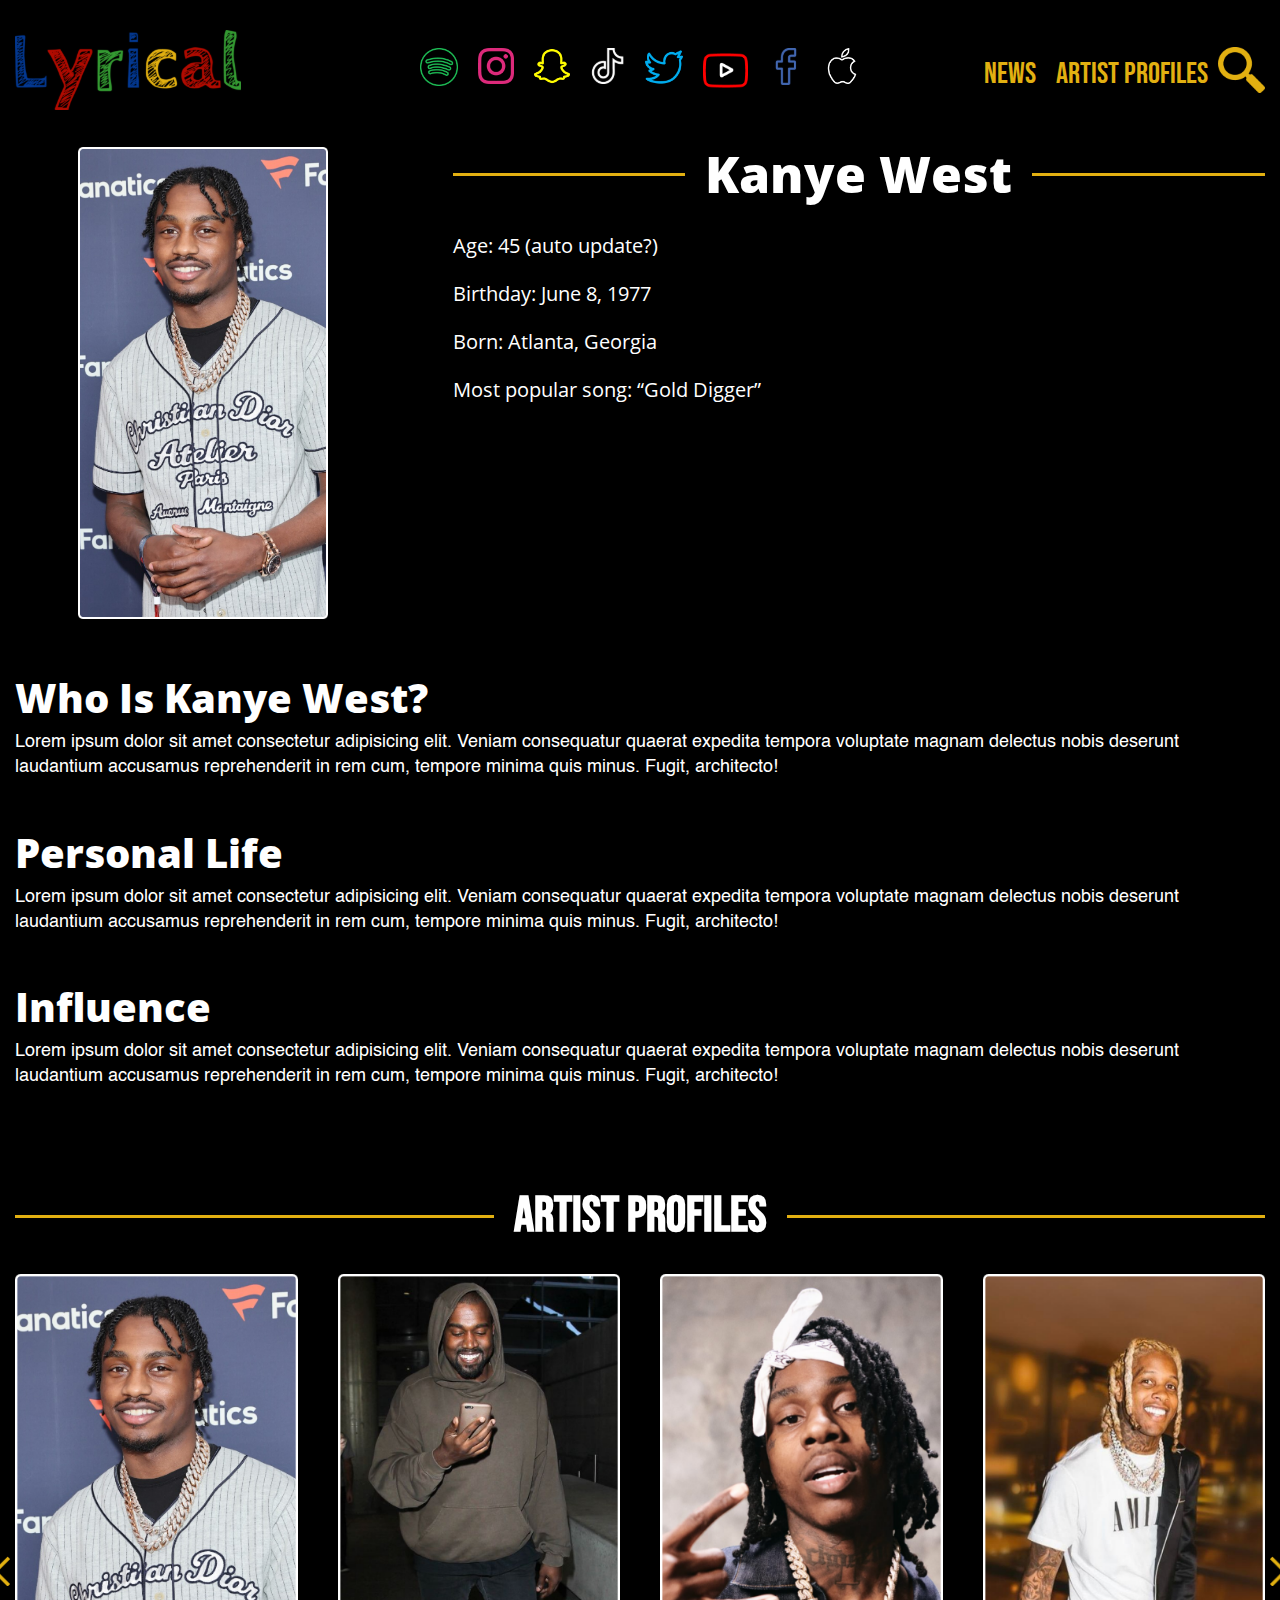
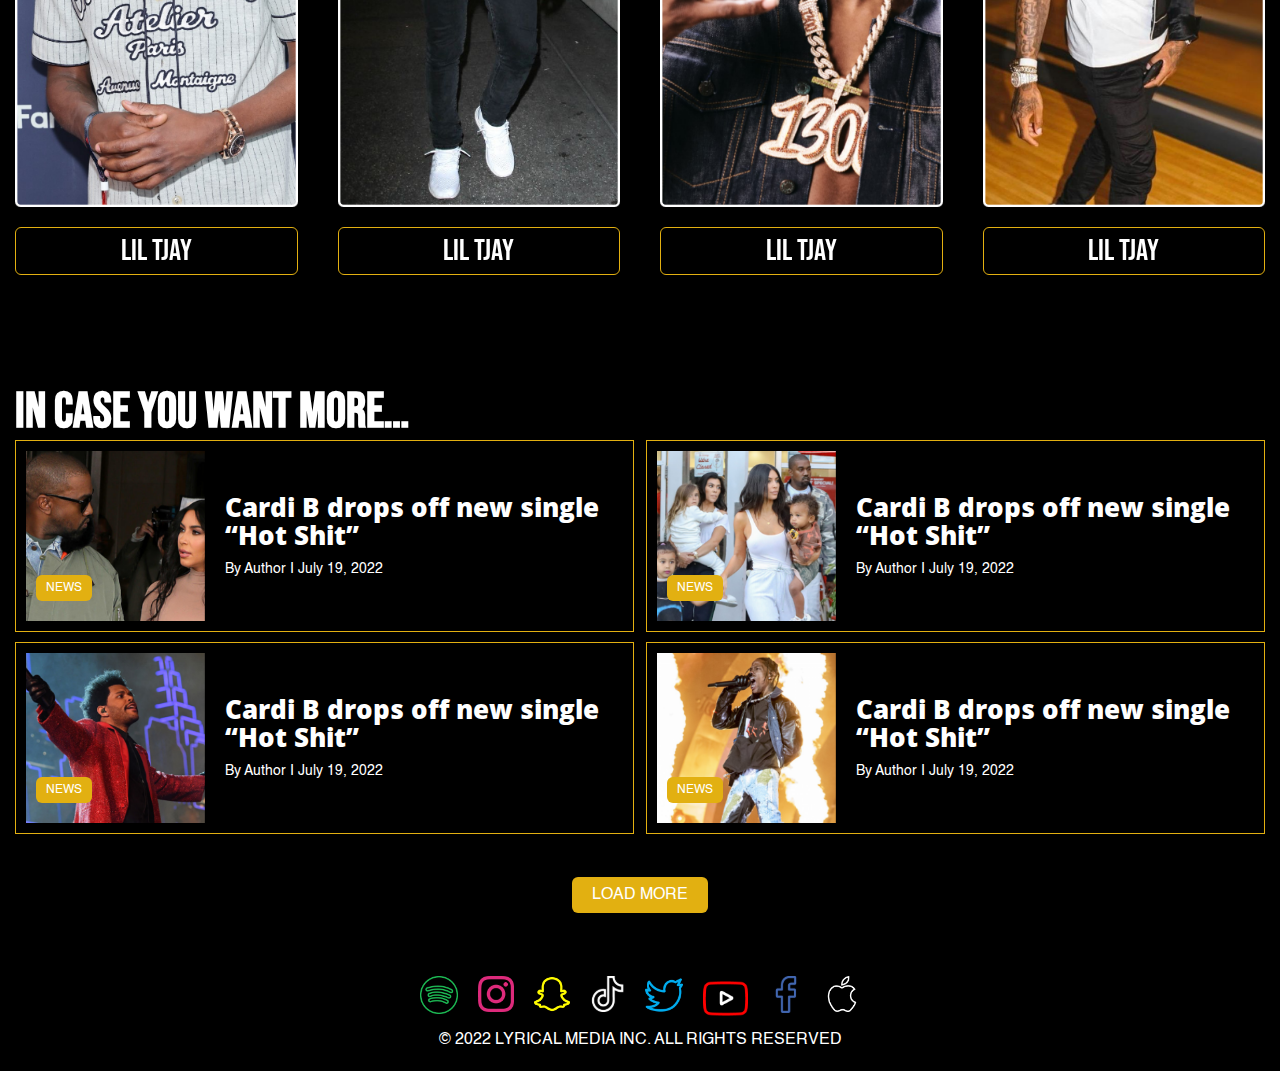
==== artist-profile.html @ 514c60c0 "Other Pages" ====
<!DOCTYPE html>
<html lang="en">
<head>
    <meta charset="UTF-8">
    <meta http-equiv="X-UA-Compatible" content="IE=edge">
    <meta name="viewport" content="width=device-width, initial-scale=1.0">
    <title>Artist Profile - Lyrical</title>

    <!-- Owl Carousel -->
    <link rel="stylesheet" href="https://cdnjs.cloudflare.com/ajax/libs/OwlCarousel2/2.3.4/assets/owl.carousel.min.css">
    <link rel="stylesheet" href="https://cdnjs.cloudflare.com/ajax/libs/OwlCarousel2/2.3.4/assets/owl.theme.default.css">

    <link rel="stylesheet" href="./assets/css/style.css">
</head>
<body>
    
    <!-- Site Header -->
    <header class="site--header">
        <div class="site--container">
            <div class="header--content flex space-between items-center">
                <div class="hamButton">
                    <button class="">
                    <span></span>
                    <span></span>
                    <span></span>
                    </button>
                </div>
                <div class="header--logo">
                    <img src="./assets/img/logo.svg" alt="">
                </div>
                <div class="header--icon">
                    <ul class="social--icon flex">
                        <li>
                            <a href="">
                                <img src="./assets/img/spotify.svg" alt="">
                            </a>
                        </li>
                        <li>
                            <a href="">
                                <img src="./assets/img/instagram.svg" alt="">
                            </a>
                        </li>
                        <li>
                            <a href="">
                                <img src="./assets/img/snapchat.svg" alt="">
                            </a>
                        </li>
                        <li>
                            <a href="">
                                <img src="./assets/img/tik-tok.svg" alt="">
                            </a>
                        </li>
                        <li>
                            <a href="">
                                <img src="./assets/img/twitter.svg" alt="">
                            </a>
                        </li>
                        <li>
                            <a href="">
                                <img src="./assets/img/youtube.svg" alt="">
                            </a>
                        </li>
                        <li>
                            <a href="">
                                <img src="./assets/img/facebook.svg" alt="">
                            </a>
                        </li>
                        <li>
                            <a href="">
                                <img src=".//assets/img/apple.svg" alt="">
                            </a>
                        </li>
                    </ul>
                </div>
                <div class="header--menu flex items-center">
                    <nav class="header--menu_nav">
                        <ul class="main--menu flex">
                            <li>
                                <a href="">News</a>
                            </li>
                            <li>
                                <a href="">ARTIST PROFILES</a>
                            </li>
                        </ul>
                    </nav>
                    <div class="search--icon">
                        <img src="./assets/img/magnifying-glass-search.svg" alt="">
                    </div>
                </div>
            </div>
        </div>
    </header>

    <main>

        <!-- Profile Section -->
        <section class="profile--section">
            <div class="site--container">
                <div class="profile--content">

                    <div class="single--artist flex space-between">
                        <div class="artist--img">
                            <img src="./assets/img/ap-1.png" alt="">
                        </div>
                        <div class="artist--bio">
                            <div class="border--title">
                                <h1>Kanye West</h1>
                            </div>
                            <ul class="bio--list">
                                <li>Age: 45 (auto update?)</li>
                                <li>Birthday: June 8, 1977</li>
                                <li>Born: Atlanta, Georgia</li>
                                <li>Most popular song: “Gold Digger”</li>
                            </ul>
                        </div>
                    </div>

                    <div class="single--artistMoreInfo">
                        <h2>Who Is Kanye West?</h2>
                        <p>Lorem ipsum dolor sit amet consectetur adipisicing elit. Veniam consequatur quaerat expedita tempora voluptate magnam delectus nobis deserunt laudantium accusamus reprehenderit in rem cum, tempore minima quis minus. Fugit, architecto!</p>
                    </div>            
                    <div class="single--artistMoreInfo">
                        <h2>Personal Life</h2>
                        <p>Lorem ipsum dolor sit amet consectetur adipisicing elit. Veniam consequatur quaerat expedita tempora voluptate magnam delectus nobis deserunt laudantium accusamus reprehenderit in rem cum, tempore minima quis minus. Fugit, architecto!</p>
                    </div>            
                    <div class="single--artistMoreInfo">
                        <h2>Influence</h2>
                        <p>Lorem ipsum dolor sit amet consectetur adipisicing elit. Veniam consequatur quaerat expedita tempora voluptate magnam delectus nobis deserunt laudantium accusamus reprehenderit in rem cum, tempore minima quis minus. Fugit, architecto!</p>
                    </div>            
                </div>
            </div>
        </section>

        <!-- ARTIST PROFILES -->
        <section class="artist--profile">
            <div class="site--container">
                <div class="artist--content">
                    <div class="border--title">
                        <h1>ARTIST PROFILES</h1>
                    </div>
                    <div class="artist--slider owl-carousel owl-theme">
                        <div class="artist--slide">
                            <img src="./assets/img/ap-1.png" alt="">
                            <a href="" class="artist--link">LIL TJAY</a>
                        </div>
                        <div class="artist--slide">
                            <img src="./assets/img/ap-2.png" alt="">
                            <a href="" class="artist--link">LIL TJAY</a>
                        </div>
                        <div class="artist--slide">
                            <img src="./assets/img/ap-3.png" alt="">
                            <a href="" class="artist--link">LIL TJAY</a>
                        </div>
                        <div class="artist--slide">
                            <img src="./assets/img/ap-4.png" alt="">
                            <a href="" class="artist--link">LIL TJAY</a>
                        </div>
                        <div class="artist--slide">
                            <img src="./assets/img/ap-1.png" alt="">
                            <a href="" class="artist--link">LIL TJAY</a>
                        </div>
                    </div>
                </div>
            </div>
        </section>

        <!-- IN CASE YOU WANT MORE… -->
        <section class="case--section">
            <div class="site--container">
                <div class="case--content">
                    <h1>IN CASE YOU WANT MORE…</h1>
                    <div class="case--box flex space-between"> 
                        <a href="#" class="case--box_item flex space-between items-center">
                            <div class="case--img" style="background-image: url(./assets/img/c1.png);">
                                <span class="item--category">news</span>
                            </div>
                            <div class="case--info">
                                <h4 class="case--info_title">Cardi B drops off new single “Hot Shit”</h4>
                                <p class="case--info_date">By Author I July 19, 2022</p>
                            </div>
                        </a>
                        <a href="#" class="case--box_item flex space-between items-center">
                            <div class="case--img" style="background-image: url(./assets/img/c2.png);">
                                <span class="item--category">news</span>
                            </div>
                            <div class="case--info">
                                <h4 class="case--info_title">Cardi B drops off new single “Hot Shit”</h4>
                                <p class="case--info_date">By Author I July 19, 2022</p>
                            </div>
                        </a>
                        <a href="#" class="case--box_item flex space-between items-center">
                            <div class="case--img" style="background-image: url(./assets/img/c3.png);">
                                <span class="item--category">news</span>
                            </div>
                            <div class="case--info">
                                <h4 class="case--info_title">Cardi B drops off new single “Hot Shit”</h4>
                                <p class="case--info_date">By Author I July 19, 2022</p>
                            </div>
                        </a>
                        <a href="#" class="case--box_item flex space-between items-center">
                            <div class="case--img" style="background-image: url(./assets/img/c4.png);">
                                <span class="item--category">news</span>
                            </div>
                            <div class="case--info">
                                <h4 class="case--info_title">Cardi B drops off new single “Hot Shit”</h4>
                                <p class="case--info_date">By Author I July 19, 2022</p>
                            </div>
                        </a>
                    </div>

                    <div class="load--more text-center">
                        <a href="" class="site--btn">Load More</a>
                    </div>
                </div>
            </div>
        </section>

    </main>

    <footer class="site--footer">
        <div class="site--container">
            <div class="footer--content text-center">
                <ul class="social--icon flex justify-center">
                    <li>
                        <a href="">
                            <img src="./assets/img/spotify.svg" alt="">
                        </a>
                    </li>
                    <li>
                        <a href="">
                            <img src="./assets/img/instagram.svg" alt="">
                        </a>
                    </li>
                    <li>
                        <a href="">
                            <img src="./assets/img/snapchat.svg" alt="">
                        </a>
                    </li>
                    <li>
                        <a href="">
                            <img src="./assets/img/tik-tok.svg" alt="">
                        </a>
                    </li>
                    <li>
                        <a href="">
                            <img src="./assets/img/twitter.svg" alt="">
                        </a>
                    </li>
                    <li>
                        <a href="">
                            <img src="./assets/img/youtube.svg" alt="">
                        </a>
                    </li>
                    <li>
                        <a href="">
                            <img src="./assets/img/facebook.svg" alt="">
                        </a>
                    </li>
                    <li>
                        <a href="">
                            <img src=".//assets/img/apple.svg" alt="">
                        </a>
                    </li>
                </ul>
                <p class="copyright--text">© 2022 LYRICAL MEDIA INC. ALL RIGHTS RESERVED</p>
            </div>
        </div>
    </footer>
    
    <script src="https://code.jquery.com/jquery-3.6.0.min.js"></script>

    <!-- Owl Carousel JS -->
    <script src="https://cdnjs.cloudflare.com/ajax/libs/OwlCarousel2/2.3.4/owl.carousel.min.js"></script>

    <script src="./assets/js/script.js"></script>

</body>
</html>
---- assets/css/style.css ----
/******************************* 
        Custom Font
*******************************/

@font-face {
    font-family: 'Bebasneue-regular';
    src: url(../fonts/BebasNeue-Regular.ttf);
}
@font-face {
    font-family: 'Helvetica';
    src: url(../fonts/Helvetica.ttf);
}
@font-face {
    font-family: 'Helvetica-Bold';
    src: url(../fonts/Helvetica-Bold.ttf);
}
@font-face {
    font-family: 'open-sans';
    src: url(../fonts/open-sans-regular.ttf);
}
@font-face {
    font-family: 'open-sans-bold';
    src: url(../fonts/open-sans-bold.ttf);
}
@font-face {
    font-family: 'open-sans-extrabold';
    src: url(../fonts/open-sans-extrabold.ttf);
}



/******************************* 
            Reset
*******************************/

*,*::before,*::after{
	box-sizing:border-box;
}
html,body,div,dl,dt,dd,ul,ol,li,h1,h2,h3,h4,h5,h6,
pre,form,fieldset,input,textarea,p,blockquote,th,td,
header,footer,aside,nav,article,figure,figcaption{
	margin:0;
	padding:0;
}
fieldset,img{
	border:0;
    max-width: 100%;
}
address,caption,cite,code,dfn,em,strong,th,var{
	font-style:normal;
	font-weight:400;
}
ol,ul{
	list-style:none;
}
caption,th{
	text-align:left;
}
h1,h2,h3,h4,h5,h6{
	font-size:100%;
}
q:before,q:after{
	content:'';
}
abbr,acronym{
	border:0;
}
a{
	text-decoration:none;
    transition: 0.3s linear;
}
a:active,a:focus,input:focus,textarea:hover,textarea:focus{
	outline:none;
} 


/******************************* 
            Variables
*******************************/


:root{

    /* Reset 1rem = 10px */
    font-size:10px;

    /* Basic colors */
    --black:#000000;
    --white:#ffffff;
    
    --yellow:#E2B011;
    --red:#C92929;
    --gray:#222222;
    

}


/******************************* 
            Globals
*******************************/

html{
    scroll-behavior: smooth;
	overflow-x: hidden;
}
body{
    font-size:1.6rem;
    font-weight:400;
    line-height:1.4;
	overflow-x: hidden;
    background-color: var(--black);
    font-family: 'Helvetica';
}
  
  
h1,h2,h3,h4,h5,h6{
    line-height:1.1;
	color:var(--white);
    font-family: 'Helvetica-Bold';
}
  
h1{
    font-size:7rem;
    font-family: 'Bebasneue-regular';
}
h2{
    font-size:6rem;
    font-family: 'Bebasneue-regular';
}
h3{
    font-size:4rem;
}
h4{
    font-size:2rem;
}
h5{
    font-size: 1.8rem;
}
h6{
    font-size: 1.6rem;
}
p,span{
    color: var(--white);
}

.flex{
    display: flex;
    flex-wrap: wrap;
}
.space-between{
    justify-content: space-between;
}
.justify-center{
    justify-content: center;
}
.justify-end{
    justify-content: flex-end;
}
.items-center{
    align-items: center;
}
.items-end{
    align-items: flex-end;
}

.full--container{
    width: 100%;
    height: 100%;
    max-width: 1440px;
    padding-left: 1.5rem;
    padding-right: 1.5rem;
    margin: auto;
}
.site--container{
    width: 100%;
    height: 100%;
    max-width: 1280px;
    padding-left: 15px;
    padding-right: 15px;
    margin: auto;
}
.text-center{
    text-align: center;
}


/*  Text Color */
.white{
    color: var(--white);
}
.black{
    color: var(--black);
}
.yellow{
    color: var(--yellow);
}

/* Site Button */
.site--btn {
    padding: 10px 20px;
    background-color: var(--yellow);
    color: var(--white);
    border-radius: 6px;
    line-height: initial;
    text-transform: uppercase;
}


/******************************* 
            Specifics
*******************************/


/* Header  */
.header--logo {
    width: 30%;
}
.header--menu {
    width: 30%;
    display: flex;
    justify-content: flex-end;
}
.header--icon {
    width: 40%;
    display: flex;
    justify-content: center;
}
.site--header {
    padding: 30px 0;
}
.social--icon li {
    margin: 0 10px;
}
.main--menu li{
    margin: 0 10px;
}
.main--menu li a{
    font-family: 'Bebasneue-regular';
    color: var(--yellow);
    font-size: 3rem;
}
/* Header End */



/* Top Main Section */
.top--main{
    padding: 50px 0;
}
.main--col {
    width: 49.5%;
}
.featured--title {
    padding-left: 15px;
    margin-bottom: 15px;
    position: relative;
}
.featured--title:before {
    content: '';
    position: absolute;
    left: 0;
    bottom: 0;
    top: 0;
    height: 100%;
    width: 3px;
    background-color: var(--yellow);
    margin: auto;
}
.trending--title {
    margin-bottom: 15px;
    position: relative;
}
.trending--title:before {
    content: '';
    position: absolute;
    bottom: 0;
    left: 0;
    right: 0;
    width: 100%;
    height: 3px;
    background-color: var(--yellow);
}



.featured--item {
    height: 410px;
    display: flex;
    align-items: flex-end;
    padding: 30px;
    background-size: cover;
    background-position: center;
}
.item--category {
    display: inline-block;
    padding: 7px 10px;
    background-color: var(--yellow);
    width: max-content;
    border-radius: 6px;
    line-height: initial;
    color: var(--white);
    margin-bottom: 10px;
    font-size: 1.2rem;
    text-transform: uppercase;
}
.trending--box_item {
    width: 49%;
    height: 200px;
    display: flex;
    align-items: flex-end;
    padding: 10px;
}
.trending--box {
    gap: 10px;
}
.featured--slider .owl-dots {
    position: absolute;
    bottom: 0;
    right: 10px;
}
.featured--slider .owl-dots button.owl-dot span {
    margin: 2px !important;
    transition: 0.5s all;
    background-color: var(--yellow) !important;
    opacity: 0.5;
    width: 15px;
}
.featured--slider .owl-dots button.active span {
    width: 50px;
    transition: 0.5s all;
    opacity: 1;
}
/* Top Main Section End */


/* IN CASE YOU WANT MORE */
.case--section{
    padding: 50px 0;
}
.case--box {
    gap: 10px;
}
.case--box_item {
    width: 49.5%;
    padding: 10px;
    border: 1px solid var(--yellow);
}
.case--img {
    width: 30%;
    min-height: 170px;
    display: flex;
    align-items: flex-end;
    padding: 10px;
    background-size: cover;
    background-position: center;
}
.case--info {
    width: 70%;
    padding: 10px 20px;
}
.case--info_title {
    font-family: 'open-sans-extrabold';
    font-size: 2.6rem;
}
.case--info_date {
    font-size: 1.4rem;
    margin-top: 10px;
}
.load--more{
    margin-top: 50px;
}

/* IN CASE YOU WANT MORE End */



/* ARTIST PROFILES */
.artist--profile{
    padding: 50px 0;
}
.artist--link {
    margin-top: 20px;
    display: block;
    text-align: center;
    padding: 5px 10px;
    border: 1px solid var(--yellow);
    border-radius: 6px;
    font-family: 'Bebasneue-regular';
    font-size: 3rem;
    color: var(--white);
    line-height: initial;
}
.artist--link:hover{
    background-color: var(--yellow);
    color: var(--white);
}
.border--title {
    position: relative;
    text-align: center;
    margin-bottom: 30px;
}
.border--title:before {
    content: '';
    position: absolute;
    width: 100%;
    height: 3px;
    background-color: var(--yellow);
    left: 0;
    right: 0;
    top: 0;
    bottom: 0;
    margin: auto;
    z-index: 0;
}
.border--title h1,
.border--title .innerTitle{
    padding: 0 20px;
    background-color: var(--black);
    position: relative;
    display: inline-block;
}
/* ARTIST PROFILES End */


/* Lastest Relase */
.release--item {
    height: 300px;
    background-size: cover;
    background-position: center;
    display: flex;
    align-items: center;
    padding: 20px;
}
.release--title {
    font-family: 'open-sans-extrabold';
}
.release--date {
    font-size: 1.2rem;
    margin-top: 10px;
    font-family: 'Helvetica-Bold';
}

/* Lastest Relase End*/



/* Spotlight or Lyrical Feed */
.sl--feed{
    padding: 50px 0;
}
.spotlight--box {
    width: 65%;
}
.lyrical--box {
    width: 30%;
    padding: 10px 20px;
    background-color: var(--gray);
}
.bottom--title {
    position: relative;
    margin-bottom: 30px;
}
.bottom--title:before {
    content: '';
    position: absolute;
    bottom: 0;
    left: 0;
    right: 0;
    width: 100%;
    height: 3px;
    background-color: var(--yellow);
}
.spotlight--feed {
    width: 48%;
    margin-bottom: 30px;
}
.spotlight--content {
    gap: 0px;
}

.feed--img {
    height: 250px;
    background-size: cover;
    background-position: center;
    display: flex;
    align-items: flex-end;
    padding: 10px;
}
.feed--info {
    padding-left: 10px;
    margin: 15px 0px 0px 30px;
    border-left: 4px solid var(--yellow);
}
.feed--info > p {
    font-size: 1.4rem;
    margin: 10px 0;
}
.feed--info > span {
    font-size: 1.3rem;
}
.feed--more span {
    font-size: 1.4rem;
    font-family: 'Helvetica-Bold';
}
.feed--more a {
    color: var(--yellow);
    font-family: 'Helvetica-Bold';
}
.latest--release_box .release--item {
    width: 48%;
}
.latest--release_box .release--title {
    font-size: 2.4rem;
}
.latest--release {
    padding-top: 50px;
}
.lyrical--feed_item {
    width: 48%;
    margin-bottom: 10px;
}
.instagram--btn {
    display: flex;
    align-items: center;
    justify-content: center;
    margin: 10px 0 20px;
}
.instagram--btn span {
    padding-left: 10px;
    line-height: initial;
    font-size: 2rem;
}
.owl-nav .owl-prev {
    position: absolute;
    left: -40px;
    top: 0;
    bottom: 0;
    margin: auto;
}

.owl-nav .owl-next {
    position: absolute;
    right: -40px;
    top: 0;
    bottom: 0;
    margin: auto;
}
.owl-theme .owl-nav [class*='owl-']:hover{
    background-color: transparent;
}
/* Spotlight or Lyrical Feed End */


/* Footer */
.site--footer {
    padding: 20px 0;
}
/* Footer End */

.hamButton{
    display: none;
}




/******************************* 
        Post Detail
*******************************/

.post--featuredImg {
    max-width: 1000px;
    margin: auto;
}
.post--featuredImg img {
    width: 100%;
}
.post--detail {
    padding: 50px 0;
}
.post--category {
    text-align: center;
    color: var(--yellow);
    margin: 10px 0;
    font-family: 'open-sans-bold';
}
.post--mainContent {
    margin-top: 50px;
    max-width: 900px;
    margin: 50px auto 0;
}
.post--title {
    font-family: 'open-sans-bold';
    text-align: center;
    margin: 10px 0;
}
.post--info {
    display: flex;
    align-items: center;
    justify-content: center;
    margin: 20px 0;
}
.post--info li {
    display: flex;
    align-items: center;
    margin-right: 20px;
}
.post--info li span {
    margin: 0px 10px;
    font-family: 'open-sans';
}
.post--info li:last-child {
    margin-right: 0;
}
.article--content {
    margin-top: 50px;
}
.article--content p {
    margin: 10px 0;
    font-size: 2rem;
}
.article--content iframe {
    width: 100%;
    margin: 20px 0;
}
.spotlight--box.related--box {
    max-width: 850px;
    margin: auto;
}
.related--post {
    padding: 50px 0;
}
.social--share {
    justify-content: center;
    background-color: #000;
    position: relative;
    display: inline-flex;
    align-items: center;
    padding: 0 20px;
}
.share--icon {
    margin-left: 15px;
    align-items: center;
}
.share--icon.flex li {
    margin: 0 10px;
}
.share--block{
    margin-top: 50px;
}
.social--share h3 {
    font-family: 'open-sans-extrabold';
}



/******************************* 
    Artist Profile Page
*******************************/
.artist--img {
    width: 30%;
    text-align: center;
}
.artist--bio {
    width: 65%;
}
.artist--bio .border--title h1 {
    font-family: 'open-sans-extrabold';
}
.bio--list li {
    font-family: 'open-sans';
    color: var(--white);
    margin: 20px 0;
    font-size: 2rem;
}
.artist--img img {
    max-width: 250px;
    width: 100%;
}
.single--artistMoreInfo {
    margin: 50px 0;
}

.single--artistMoreInfo h2 {
    font-family: 'open-sans-extrabold';
    margin: 10px 0;
}

.single--artistMoreInfo p {
    font-size: 1.8rem;
}


/******************************* 
        Search Page
*******************************/
.result--section {
    padding: 50px 0;
}
.result--content {
    max-width: 1000px;
    margin: auto;
}
.result--content .border--title {
    width: 90%;
    margin: 0px auto 50px;
}
.result--content .border--title .innerTitle {
    font-family: 'open-sans-extrabold';
}



.notFound--section{
    padding:50px 0;
}




/******************************* 
        Media Query
*******************************/

@media(max-width:1366px){
    h1{
        font-size:5rem;
    }
    h2{
        font-size:4rem;
    }
    h3{
        font-size:3rem;
    }   
}


@media(max-width:991px){
    .trending--box {
        gap: 15px;
    }
    .main--col {
        width: 100%;
    }
    .main--col.trending--block {
        margin-top: 50px;
    }   
    .header--logo {
        order: 1;
        width: 45%;
    }
    .header--icon {
        order: 3;
        width: 100%;
    }
    .header--menu {
        order: 2;
        width: 45%;
    }
    .owl-nav{
        display: none;
    }
    .spotlight--box {
        width: 100%;
    }
    
    .lyrical--box {
        width: 100%;
        margin-top: 50px;
    }
    .lyrical--feed_item {
        width: 23%;
    }
    .playlist {
        text-align: center;
    }
    .spotlight--feed{
        width: 49%;
    }
    .case--box_item{
        width: 49%;
    }
    .case--info_title{
        font-size: 2rem;
    }
}

@media(max-width:767px){

    :root{
        font-size: 8px;
    }

    .header--icon{
        margin: 20px 0 0;
    }
    .hamButton {
        position: relative;
        display: block;
        width: 25%;
        z-index: 999;
    }
    .header--logo {
        width: 50%;
    }
    .header--menu {
        width: 25%;
    }
    .hamButton button {
        display: block;
        background: transparent;
        border: 0px;
        outline: none;
        transition: 0.6s ease-in-out;
        padding: 0px;
    }   
    .hamButton button span {
        width: 30px;
        height: 3px;
        background: var(--yellow);
        transition: 0.4s ease-in-out;
        display: block;
        margin-bottom: 5px;
        cursor: pointer;
    }
    .hamButton button span:last-child {
        margin-bottom: 0px;
    }

    .hamButton button.active {
        transform: rotate( 45deg );
    }
    .hamButton button.active span:nth-child(1) {
        display: none;
    }
    .hamButton button.active span:nth-child(2) {
        transform: translate(0px, 8px);
    }
    .hamButton button.active span:nth-child(3) {
        transform: rotate( 90deg );
    }
    .social--icon li img {
        width: 25px;
    }
    .social--icon li {
        margin: 0 5px;
    }



    nav.header--menu_nav {
        position: fixed;
        left: 0;
        right: 0;
        bottom: 0;
        top: 0;
        margin: auto;
        visibility: hidden;
        opacity: 0;
        display: flex;
        align-items: center;
        justify-content: center;
        transition: 0.5s all;
    }
    .header--menu_nav.menu-active {
        visibility: visible;
        opacity: 1;
        background-color: var(--black);
        width: 100%;
        height: 100%;
        z-index: 99;
        transition: 0.5s all;
    }
    
    ul.main--menu {
        flex-direction: column;
        align-items: center;
    }
    .header--logo {
        text-align: center;
    }
    .header--logo img {
        max-width: 150px;
    }
    .search--icon img {
        max-width: 30px;
    }


    .featured--item{
        padding: 10px;
    }

    .trending--box_item{
        width: 100%;
    }
    .main--col.trending--block {
        margin-top: 20px;
    }
    .sl--feed {
        padding-top: 0px;
    }
    .spotlight--feed {
        width: 100%;
    }
    .feed--info{
        margin: 15px 0px 0px 10px;
    }
    .latest--release_box .release--item {
        width: 100%;
    }
    .latest--release_box{
        gap:20px;
    }
    .lyrical--feed_item {
        width: 48%;
    }
    .case--box_item {
        width: 100%;
    }
    .case--img{
        width: 40%;
        min-height: 150px;
    }
    .case--info{
        width: 60%;
    }
    .case--info_title{
        font-size: 1.8rem;
    }
    .case--section{
        padding-top: 0px;
    }
    .copyright--text {
        margin-top: 10px;
    }
    .main--menu li {
        margin: 10px;
    }
    html.menu-active {
        overflow: hidden;
    }
    .featured--item{
        height: 300px;
    }



    .post--title {
        font-size: 3rem;
    }
    .post--mainContent{
        margin-top: 20px;
    }
    .article--content iframe{
        height: 250px;
    }
    .share--block {
        margin-top: 20px;
    }
    .social--share h3 {
        font-size: 1.6rem;
    }
    .share--icon {
        margin-left: 5px;
    }
    .share--icon.flex li img {
        width: 20px;
    }
    .share--icon.flex li {
        margin: 0 5px;
    }
    .related--post {
        padding-top: 0;
    }
    
    .article--content p{
        font-size: 1.6rem;
    }
    .artist--img {
        width: 100%;
    }
    .artist--bio {
        width: 100%;
        margin-top: 20px;
    }
    .border--title h1{
        font-size: 4rem;
    }
    .single--artistMoreInfo h2{
        font-size: 3rem;
    }
}
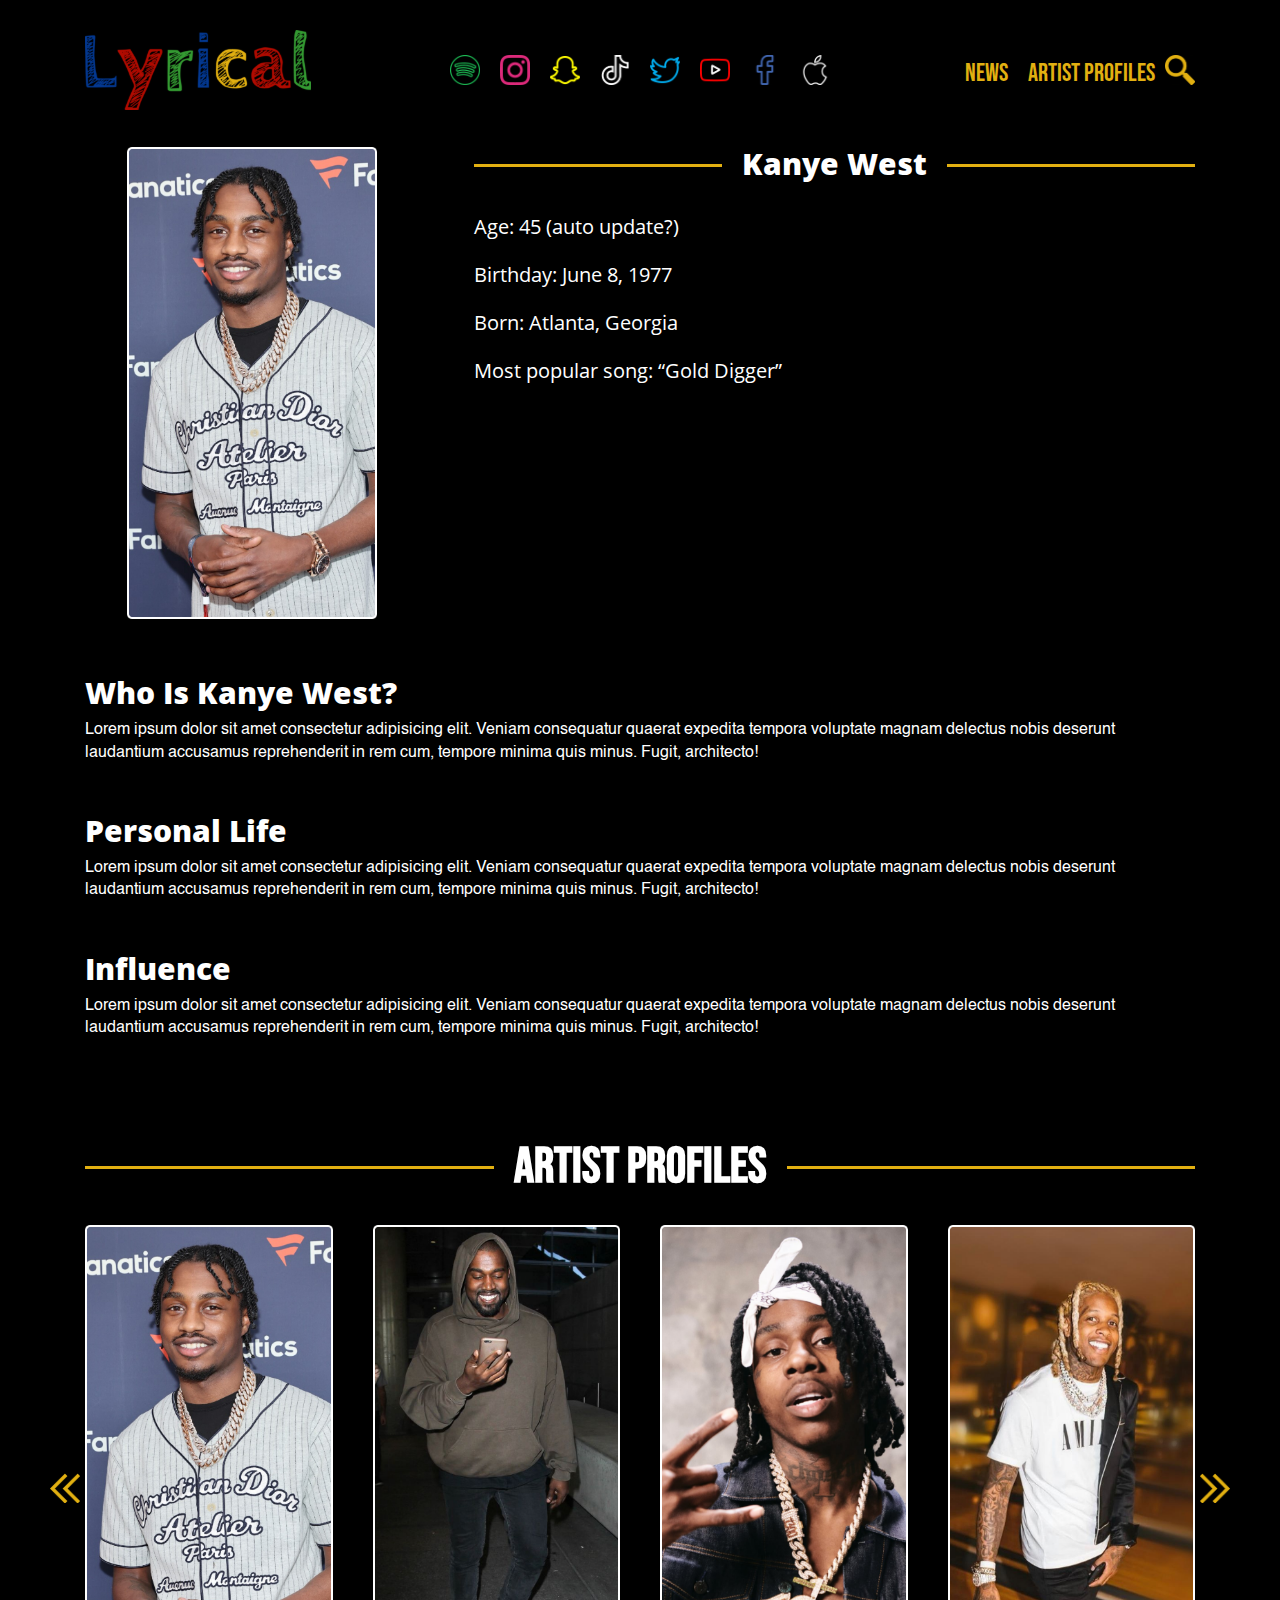
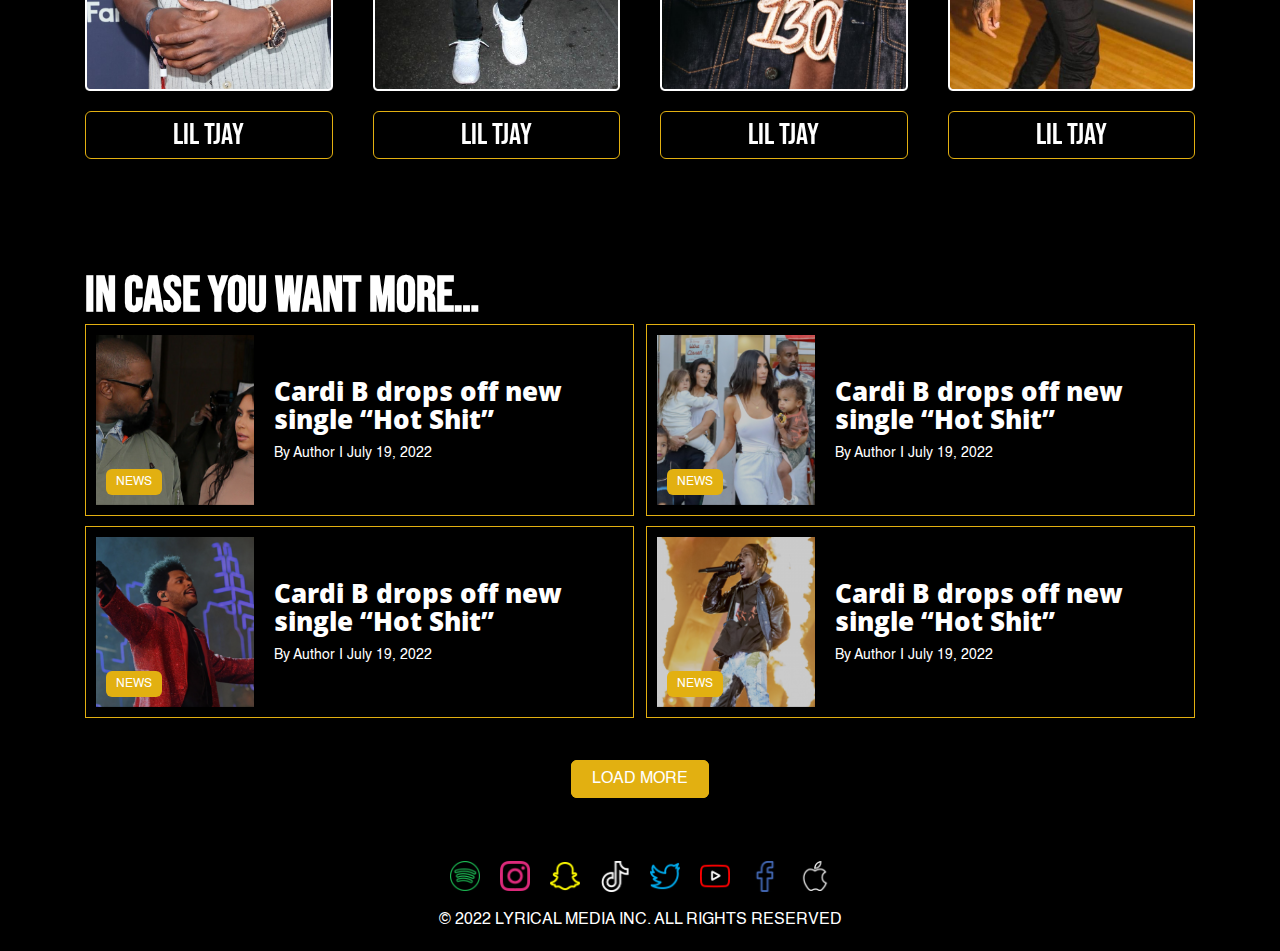
==== commit 3a2593fa: "Client Changes" ====
--- a/artist-profile.html
+++ b/artist-profile.html
@@ -104,7 +104,7 @@
                         </div>
                         <div class="artist--bio">
                             <div class="border--title">
-                                <h1>Kanye West</h1>
+                                <h3 class="artist--title">Kanye West</h3>
                             </div>
                             <ul class="bio--list">
                                 <li>Age: 45 (auto update?)</li>
@@ -116,15 +116,15 @@
                     </div>
 
                     <div class="single--artistMoreInfo">
-                        <h2>Who Is Kanye West?</h2>
+                        <h3>Who Is Kanye West?</h3>
                         <p>Lorem ipsum dolor sit amet consectetur adipisicing elit. Veniam consequatur quaerat expedita tempora voluptate magnam delectus nobis deserunt laudantium accusamus reprehenderit in rem cum, tempore minima quis minus. Fugit, architecto!</p>
                     </div>            
                     <div class="single--artistMoreInfo">
-                        <h2>Personal Life</h2>
+                        <h3>Personal Life</h3>
                         <p>Lorem ipsum dolor sit amet consectetur adipisicing elit. Veniam consequatur quaerat expedita tempora voluptate magnam delectus nobis deserunt laudantium accusamus reprehenderit in rem cum, tempore minima quis minus. Fugit, architecto!</p>
                     </div>            
                     <div class="single--artistMoreInfo">
-                        <h2>Influence</h2>
+                        <h3>Influence</h3>
                         <p>Lorem ipsum dolor sit amet consectetur adipisicing elit. Veniam consequatur quaerat expedita tempora voluptate magnam delectus nobis deserunt laudantium accusamus reprehenderit in rem cum, tempore minima quis minus. Fugit, architecto!</p>
                     </div>            
                 </div>
@@ -136,9 +136,9 @@
             <div class="site--container">
                 <div class="artist--content">
                     <div class="border--title">
-                        <h1>ARTIST PROFILES</h1>
-                    </div>
-                    <div class="artist--slider owl-carousel owl-theme">
+                        <h1 class="innerTitle">ARTIST PROFILES</h1>
+                    </div>
+                    <div class="artist--slider owl-carousel owl-theme m-hide">
                         <div class="artist--slide">
                             <img src="./assets/img/ap-1.png" alt="">
                             <a href="" class="artist--link">LIL TJAY</a>
@@ -160,6 +160,40 @@
                             <a href="" class="artist--link">LIL TJAY</a>
                         </div>
                     </div>
+
+                    <div class="m--artist m-show">
+                        <div class="msingle--artist flex">
+                            <div class="martist--img">
+                                <img src="./assets/img/mb-1.png" alt="">
+                            </div>
+                            <div class="martist--info">
+                                <h5 class="martist--name">Ski Mask The Slump God</h5>
+
+                                <ul class="martist--list">
+                                    <li>Age: 26</li>
+                                    <li>Born: Los Angeles, CA</li>
+                                    <li>Birthday: April 18, 1996</li>
+                                </ul>
+                                <a href="" class="site--btn">Read More</a>
+                            </div>
+                        </div>
+                        <div class="msingle--artist flex">
+                            <div class="martist--img">
+                                <img src="./assets/img/mb-2.png" alt="">
+                            </div>
+                            <div class="martist--info">
+                                <h5 class="martist--name">Polo G</h5>
+
+                                <ul class="martist--list">
+                                    <li>Age: 26</li>
+                                    <li>Born: Los Angeles, CA</li>
+                                    <li>Birthday: April 18, 1996</li>
+                                </ul>
+                                <a href="" class="site--btn">Read More</a>
+                            </div>
+                        </div>
+                    </div>
+
                 </div>
             </div>
         </section>
--- a/assets/css/style.css
+++ b/assets/css/style.css
@@ -121,15 +121,15 @@
 }
   
 h1{
-    font-size:7rem;
-    font-family: 'Bebasneue-regular';
-}
-h2{
     font-size:6rem;
     font-family: 'Bebasneue-regular';
 }
+h2{
+    font-size:5rem;
+    font-family: 'Bebasneue-regular';
+}
 h3{
-    font-size:4rem;
+    font-size:3.5rem;
 }
 h4{
     font-size:2rem;
@@ -204,6 +204,12 @@
     border-radius: 6px;
     line-height: initial;
     text-transform: uppercase;
+    border: 1px solid var(--yellow);
+}
+.site--btn:hover{
+    background-color: var(--black);
+    color: var(--white);
+    border-color: var(--white);
 }
 
 
@@ -232,13 +238,19 @@
 .social--icon li {
     margin: 0 10px;
 }
+ul.social--icon.flex li a img {
+    max-width: 30px;
+}
+.search--icon img {
+    max-width: 30px;
+}
 .main--menu li{
     margin: 0 10px;
 }
 .main--menu li a{
     font-family: 'Bebasneue-regular';
     color: var(--yellow);
-    font-size: 3rem;
+    font-size: 2.5rem;
 }
 /* Header End */
 
@@ -285,12 +297,14 @@
 
 
 .featured--item {
-    height: 410px;
+    height: 360px;
     display: flex;
     align-items: flex-end;
     padding: 30px;
     background-size: cover;
     background-position: center;
+    background-color: rgba(0,0,0,0.2);
+    background-blend-mode: color;
 }
 .item--category {
     display: inline-block;
@@ -306,10 +320,18 @@
 }
 .trending--box_item {
     width: 49%;
-    height: 200px;
+    height: 175px;
     display: flex;
     align-items: flex-end;
     padding: 10px;
+    background-size: cover;
+    background-position: center;
+    background-color: rgba(0,0,0,0.2);
+    background-blend-mode: color;
+}
+.trending--boc_content span{
+    font-size: 1.2rem;
+    margin-top: 10px;
 }
 .trending--box {
     gap: 10px;
@@ -354,6 +376,11 @@
     padding: 10px;
     background-size: cover;
     background-position: center;
+    background-color: rgba(0,0,0,0.2);
+    background-blend-mode: color;
+}
+.case--img .item--category {
+    margin-bottom: 0;
 }
 .case--info {
     width: 70%;
@@ -413,7 +440,7 @@
     margin: auto;
     z-index: 0;
 }
-.border--title h1,
+.border--title .artist--title,
 .border--title .innerTitle{
     padding: 0 20px;
     background-color: var(--black);
@@ -431,6 +458,8 @@
     display: flex;
     align-items: center;
     padding: 20px;
+    background-color: rgba(0,0,0,0.2);
+    background-blend-mode: color;
 }
 .release--title {
     font-family: 'open-sans-extrabold';
@@ -475,6 +504,9 @@
     width: 48%;
     margin-bottom: 30px;
 }
+.spotlight--feed span.item--category {
+    margin-bottom: 0px;
+}
 .spotlight--content {
     gap: 0px;
 }
@@ -486,11 +518,13 @@
     display: flex;
     align-items: flex-end;
     padding: 10px;
+    background-color: rgba(0,0,0,0.2);
+    background-blend-mode: color;
 }
 .feed--info {
     padding-left: 10px;
-    margin: 15px 0px 0px 30px;
-    border-left: 4px solid var(--yellow);
+    margin: 15px 0px 0px 0px;
+    border-left: 2px solid var(--yellow);
 }
 .feed--info > p {
     font-size: 1.4rem;
@@ -506,6 +540,10 @@
 .feed--more a {
     color: var(--yellow);
     font-family: 'Helvetica-Bold';
+    border-bottom: 1px solid transparent;
+}
+.feed--more a:hover {
+    border-bottom: 1px solid var(--yellow);
 }
 .latest--release_box .release--item {
     width: 48%;
@@ -514,7 +552,7 @@
     font-size: 2.4rem;
 }
 .latest--release {
-    padding-top: 50px;
+    padding-top: 20px;
 }
 .lyrical--feed_item {
     width: 48%;
@@ -556,6 +594,9 @@
 .site--footer {
     padding: 20px 0;
 }
+.copyright--text {
+    margin-top: 10px;
+}
 /* Footer End */
 
 .hamButton{
@@ -587,7 +628,7 @@
 }
 .post--mainContent {
     margin-top: 50px;
-    max-width: 900px;
+    /* max-width: 900px; */
     margin: 50px auto 0;
 }
 .post--title {
@@ -606,6 +647,9 @@
     align-items: center;
     margin-right: 20px;
 }
+ul.post--info li img {
+    max-width: 30px;
+}
 .post--info li span {
     margin: 0px 10px;
     font-family: 'open-sans';
@@ -618,7 +662,6 @@
 }
 .article--content p {
     margin: 10px 0;
-    font-size: 2rem;
 }
 .article--content iframe {
     width: 100%;
@@ -665,7 +708,7 @@
 .artist--bio {
     width: 65%;
 }
-.artist--bio .border--title h1 {
+.artist--bio .border--title .artist--title {
     font-family: 'open-sans-extrabold';
 }
 .bio--list li {
@@ -682,14 +725,14 @@
     margin: 50px 0;
 }
 
-.single--artistMoreInfo h2 {
+.single--artistMoreInfo h3 {
     font-family: 'open-sans-extrabold';
     margin: 10px 0;
 }
 
-.single--artistMoreInfo p {
+/* .single--artistMoreInfo p {
     font-size: 1.8rem;
-}
+} */
 
 
 /******************************* 
@@ -715,6 +758,9 @@
 .notFound--section{
     padding:50px 0;
 }
+.m-show{
+    display: none;
+}
 
 
 
@@ -732,7 +778,11 @@
     }
     h3{
         font-size:3rem;
-    }   
+    }  
+    
+    .site--container{
+        max-width: 1140px;
+    }
 }
 
 
@@ -792,6 +842,13 @@
         font-size: 8px;
     }
 
+    .m-hide{
+        display: none !important;
+    }
+    .m-show{
+        display: flex;
+        flex-wrap: wrap;
+    }
     .header--icon{
         margin: 20px 0 0;
     }
@@ -905,13 +962,24 @@
         width: 100%;
     }
     .feed--info{
-        margin: 15px 0px 0px 10px;
+        margin: 15px 0px 0px 0px;
+        padding-left: 0;
+        border-left: 0;
+    }
+    .latest--release_box{
+        gap: 12px;
     }
     .latest--release_box .release--item {
-        width: 100%;
-    }
-    .latest--release_box{
-        gap:20px;
+        width: 48%;
+        padding: 10px;
+        height: 170px;
+
+    }
+    .latest--release_box .release--title{
+        font-size: 1.6rem;
+    }
+    .release--date{
+        margin-top: 5px;
     }
     .lyrical--feed_item {
         width: 48%;
@@ -948,7 +1016,7 @@
 
 
     .post--title {
-        font-size: 3rem;
+        font-size: 2rem;
     }
     .post--mainContent{
         margin-top: 20px;
@@ -991,4 +1059,73 @@
     .single--artistMoreInfo h2{
         font-size: 3rem;
     }
+    .feed--more {
+        flex-direction: column;
+        align-items: flex-start;
+    }
+    .feed--more a {
+        display: inline-flex;
+        justify-content: flex-end;
+        width: 100%;
+        position: relative;
+        background-color: var(--black);
+        z-index: 999;
+        border-bottom: 0px !important;
+    }
+    .feed--more a:before {
+        content: '';
+        position: absolute;
+        width: 72%;
+        height: 1px;
+        background-color: var(--yellow);
+        margin: auto;
+        top: 0;
+        bottom: 0;
+        z-index: -1;
+        left: 0;
+    }
+
+
+    .case--box_item{
+        border: 0;
+        padding-left: 0;
+        padding-right: 0;
+    }
+    .msingle--artist.flex {
+        padding: 10px;
+        border: 2px solid var(--white);
+        border-radius: 6px;
+        width: 100%;
+        justify-content: space-between;
+        margin: 10px 0;
+    }
+    .martist--img {
+        width: 120px;
+        height: 120px;
+    }
+    .martist--img img {
+        width: 100%;
+        height: 100%;
+        object-fit: cover;
+        object-position: top;
+    }
+    .martist--info {
+        width: 60%;
+    }
+    .martist--list {
+        margin: 10px 0;
+    }
+    .martist--list li {
+        color: var(--white);
+        font-family: 'Helvetica-Bold';
+    }
+    .martist--info .site--btn {
+        display: inline-block;
+        padding: 5px 10px;
+        font-size: 1.2rem;
+    }
+    .artist--img img {
+        max-height: 300px;
+        object-fit: contain;
+    }
 }